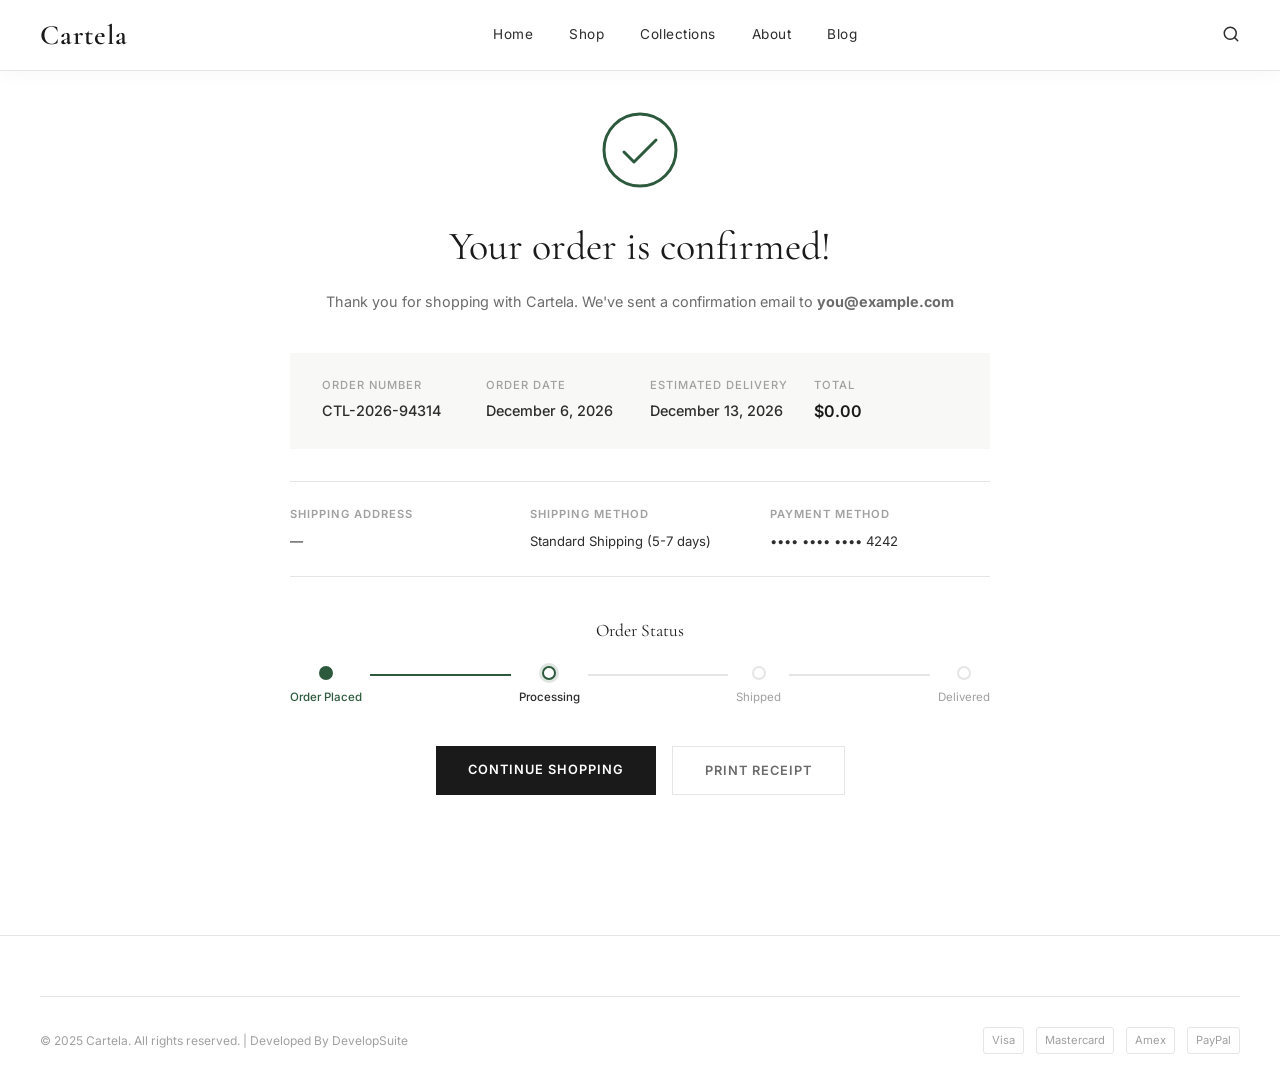
==== order-confirmation.html @ 916f24ec "Initial commit: Cartela - Fashion E-commerce Portfolio" ====
<!DOCTYPE html>
<html lang="en">
<head>
  <meta charset="UTF-8" />
  <meta name="viewport" content="width=device-width, initial-scale=1.0" />
  <title>Order Confirmed — Cartela</title>
  <meta name="description" content="Your Cartela order has been placed successfully." />
  <link rel="preconnect" href="https://fonts.googleapis.com" />
  <link rel="preconnect" href="https://fonts.gstatic.com" crossorigin />
  <link href="https://fonts.googleapis.com/css2?family=Cormorant+Garamond:ital,wght@0,300;0,400;0,500;0,600;1,300;1,400&family=Inter:wght@300;400;500;600&display=swap" rel="stylesheet" />
  <link rel="stylesheet" href="style.css" />
</head>
<body>

  <!-- ====== HEADER ====== -->
  <header class="header scrolled" id="header">
    <div class="container header-inner">
      <a href="index.html" class="logo">Cartela</a>
      <nav class="nav-links" id="navLinks">
        <a href="index.html">Home</a>
        <a href="shop.html">Shop</a>
        <a href="index.html#collections">Collections</a>
        <a href="index.html#brandBanner">About</a>
        <a href="#">Blog</a>
      </nav>
      <div class="nav-actions">
        <button aria-label="Search">
          <svg width="18" height="18" viewBox="0 0 24 24" fill="none" stroke="currentColor" stroke-width="2" stroke-linecap="round" stroke-linejoin="round"><circle cx="11" cy="11" r="8"/><line x1="21" y1="21" x2="16.65" y2="16.65"/></svg>
        </button>
      </div>
    </div>
  </header>

  <!-- ====== ORDER CONFIRMATION ====== -->
  <main class="confirmation-page" style="margin-top: 70px;">
    <div class="container">
      <div class="confirmation-card">
        <!-- Success Animation -->
        <div class="confirmation-icon">
          <svg class="checkmark-svg" viewBox="0 0 80 80">
            <circle class="checkmark-circle" cx="40" cy="40" r="36" fill="none" stroke="#2d5a3d" stroke-width="3"/>
            <path class="checkmark-check" d="M24 42 L34 52 L56 30" fill="none" stroke="#2d5a3d" stroke-width="3" stroke-linecap="round" stroke-linejoin="round"/>
          </svg>
        </div>

        <h1 class="confirmation-title">Your order is confirmed!</h1>
        <p class="confirmation-subtitle">Thank you for shopping with Cartela. We've sent a confirmation email to <strong id="confirmEmail">you@example.com</strong></p>

        <!-- Order Details -->
        <div class="confirmation-details">
          <div class="confirmation-detail-row">
            <div class="detail-block">
              <span class="detail-label">Order Number</span>
              <span class="detail-value" id="orderNumber">CTL-2025-48291</span>
            </div>
            <div class="detail-block">
              <span class="detail-label">Order Date</span>
              <span class="detail-value" id="orderDate">—</span>
            </div>
            <div class="detail-block">
              <span class="detail-label">Estimated Delivery</span>
              <span class="detail-value" id="deliveryDate">—</span>
            </div>
            <div class="detail-block">
              <span class="detail-label">Total</span>
              <span class="detail-value detail-total" id="orderTotal">$0.00</span>
            </div>
          </div>
        </div>

        <!-- Order Items -->
        <div class="confirmation-items" id="confirmItems">
          <!-- Populated by JS -->
        </div>

        <!-- Shipping Info -->
        <div class="confirmation-shipping">
          <div class="shipping-info-block">
            <h4>Shipping Address</h4>
            <p id="confirmAddress">—</p>
          </div>
          <div class="shipping-info-block">
            <h4>Shipping Method</h4>
            <p id="confirmShippingMethod">Standard Shipping (5-7 days)</p>
          </div>
          <div class="shipping-info-block">
            <h4>Payment Method</h4>
            <p id="confirmPayment">•••• •••• •••• 4242</p>
          </div>
        </div>

        <!-- Track Order Progress -->
        <div class="order-progress">
          <h4>Order Status</h4>
          <div class="progress-track">
            <div class="progress-step completed">
              <div class="progress-dot"></div>
              <span>Order Placed</span>
            </div>
            <div class="progress-line active-line"></div>
            <div class="progress-step active-step">
              <div class="progress-dot"></div>
              <span>Processing</span>
            </div>
            <div class="progress-line"></div>
            <div class="progress-step">
              <div class="progress-dot"></div>
              <span>Shipped</span>
            </div>
            <div class="progress-line"></div>
            <div class="progress-step">
              <div class="progress-dot"></div>
              <span>Delivered</span>
            </div>
          </div>
        </div>

        <!-- Action Buttons -->
        <div class="confirmation-actions">
          <a href="shop.html" class="conf-btn conf-btn-primary">Continue Shopping</a>
          <button class="conf-btn conf-btn-secondary" onclick="window.print()">Print Receipt</button>
        </div>
      </div>
    </div>
  </main>

  <!-- ====== FOOTER ====== -->
  <footer class="footer" style="margin-top: 60px;">
    <div class="container">
      <div class="footer-bottom" style="border-top: 1px solid var(--color-border); padding-top: 30px;">
        <p>&copy; 2025 Cartela. All rights reserved. | Developed By DevelopSuite</p>
        <div class="footer-payments">
          <span>Visa</span>
          <span>Mastercard</span>
          <span>Amex</span>
          <span>PayPal</span>
        </div>
      </div>
    </div>
  </footer>

  <script src="cart.js"></script>
  <script>
    // ===== POPULATE CONFIRMATION PAGE =====
    document.addEventListener('DOMContentLoaded', () => {
      const order = JSON.parse(localStorage.getItem('cartela_order') || '{}');
      const cart = order.items || [];

      // Order number
      const orderNum = 'CTL-' + new Date().getFullYear() + '-' + Math.floor(10000 + Math.random() * 90000);
      document.getElementById('orderNumber').textContent = orderNum;

      // Dates
      const now = new Date();
      document.getElementById('orderDate').textContent = now.toLocaleDateString('en-US', { month: 'long', day: 'numeric', year: 'numeric' });

      const delivery = new Date(now);
      const shippingMethod = order.shipping || 'standard';
      if (shippingMethod === 'overnight') delivery.setDate(delivery.getDate() + 1);
      else if (shippingMethod === 'express') delivery.setDate(delivery.getDate() + 3);
      else delivery.setDate(delivery.getDate() + 7);
      document.getElementById('deliveryDate').textContent = delivery.toLocaleDateString('en-US', { month: 'long', day: 'numeric', year: 'numeric' });

      // Email
      if (order.email) {
        document.getElementById('confirmEmail').textContent = order.email;
      }

      // Total
      document.getElementById('orderTotal').textContent = '$' + (order.total || 0).toFixed(2);

      // Items
      const itemsEl = document.getElementById('confirmItems');
      if (cart.length > 0) {
        itemsEl.innerHTML = cart.map(item => `
          <div class="confirm-item">
            <img src="${item.image}" alt="${item.name}" />
            <div class="confirm-item-info">
              <p class="confirm-item-name">${item.name}</p>
              <p class="confirm-item-qty">Qty: ${item.qty}</p>
            </div>
            <span class="confirm-item-price">$${(item.price * item.qty).toFixed(2)}</span>
          </div>
        `).join('');
      }

      // Address
      if (order.address) {
        document.getElementById('confirmAddress').innerHTML = order.address;
      }

      // Shipping method display
      const methodNames = { standard: 'Standard Shipping (5-7 days)', express: 'Express Shipping (2-3 days)', overnight: 'Overnight Shipping (1 day)' };
      document.getElementById('confirmShippingMethod').textContent = methodNames[shippingMethod] || 'Standard Shipping';

      // Payment
      if (order.cardLast4) {
        document.getElementById('confirmPayment').textContent = '•••• •••• •••• ' + order.cardLast4;
      }

      // Clear cart after showing
      localStorage.removeItem('cartela_cart');
    });
  </script>
</body>
</html>
---- style.css ----
/* ===== RESET & BASE ===== */
*,
*::before,
*::after {
  margin: 0;
  padding: 0;
  box-sizing: border-box;
}

:root {
  --color-black: #1a1a1a;
  --color-dark: #2d2d2d;
  --color-gray: #6b6b6b;
  --color-light-gray: #a0a0a0;
  --color-border: #e5e5e5;
  --color-bg: #ffffff;
  --color-bg-alt: #f8f8f6;
  --color-accent: #3d3d3d;
  --font-heading: 'Cormorant Garamond', 'Georgia', serif;
  --font-body: 'Inter', 'Helvetica Neue', sans-serif;
  --transition-smooth: all 0.4s cubic-bezier(0.25, 0.46, 0.45, 0.94);
  --transition-fast: all 0.2s ease;
}

html {
  scroll-behavior: smooth;
  font-size: 16px;
}

body {
  font-family: var(--font-body);
  color: var(--color-black);
  background: var(--color-bg);
  line-height: 1.6;
  -webkit-font-smoothing: antialiased;
  -moz-osx-font-smoothing: grayscale;
  overflow-x: hidden;
}

a {
  text-decoration: none;
  color: inherit;
  transition: var(--transition-fast);
}

a:hover {
  opacity: 0.7;
}

img {
  display: block;
  max-width: 100%;
  height: auto;
}

button {
  cursor: pointer;
  border: none;
  background: none;
  font-family: var(--font-body);
}

ul, ol {
  list-style: none;
}

/* ===== ANIMATIONS ===== */
@keyframes fadeInUp {
  from {
    opacity: 0;
    transform: translateY(30px);
  }
  to {
    opacity: 1;
    transform: translateY(0);
  }
}

@keyframes fadeIn {
  from { opacity: 0; }
  to { opacity: 1; }
}

@keyframes slideDown {
  from {
    opacity: 0;
    transform: translateY(-10px);
  }
  to {
    opacity: 1;
    transform: translateY(0);
  }
}

.animate-on-scroll {
  opacity: 0;
  transform: translateY(30px);
  transition: opacity 0.8s ease, transform 0.8s ease;
}

.animate-on-scroll.visible {
  opacity: 1;
  transform: translateY(0);
}

/* ===== CONTAINER ===== */
.container {
  max-width: 1320px;
  margin: 0 auto;
  padding: 0 40px;
}

/* ===== HEADER / NAVBAR ===== */
.header {
  position: fixed;
  top: 0;
  left: 0;
  right: 0;
  z-index: 1000;
  background: rgba(255, 255, 255, 0.97);
  backdrop-filter: blur(12px);
  -webkit-backdrop-filter: blur(12px);
  border-bottom: 1px solid transparent;
  transition: var(--transition-smooth);
}

.header.scrolled {
  border-bottom: 1px solid var(--color-border);
  box-shadow: 0 1px 20px rgba(0, 0, 0, 0.04);
}

.header-inner {
  display: flex;
  align-items: center;
  justify-content: space-between;
  height: 70px;
}

.logo {
  font-family: var(--font-heading);
  font-size: 1.75rem;
  font-weight: 600;
  letter-spacing: 1px;
  color: var(--color-black);
}

.nav-links {
  display: flex;
  align-items: center;
  gap: 36px;
}

.nav-links a {
  font-size: 0.85rem;
  font-weight: 400;
  letter-spacing: 0.5px;
  text-transform: capitalize;
  color: var(--color-dark);
  position: relative;
}

.nav-links a::after {
  content: '';
  position: absolute;
  bottom: -4px;
  left: 0;
  width: 0;
  height: 1px;
  background: var(--color-black);
  transition: width 0.3s ease;
}

.nav-links a:hover {
  opacity: 1;
}

.nav-links a:hover::after {
  width: 100%;
}

.nav-actions {
  display: flex;
  align-items: center;
  gap: 20px;
}

.nav-actions button {
  font-size: 0.85rem;
  color: var(--color-dark);
  transition: var(--transition-fast);
}

.nav-actions button:hover {
  color: var(--color-black);
}

.cart-icon {
  position: relative;
}

.cart-badge {
  position: absolute;
  top: -6px;
  right: -8px;
  width: 16px;
  height: 16px;
  border-radius: 50%;
  background: var(--color-black);
  color: white;
  font-size: 0.6rem;
  display: flex;
  align-items: center;
  justify-content: center;
}

/* ===== HERO SECTION ===== */
.hero {
  position: relative;
  width: 100%;
  height: 85vh;
  min-height: 550px;
  max-height: 800px;
  overflow: hidden;
  margin-top: 70px;
}

.hero-image {
  width: 100%;
  height: 100%;
  object-fit: cover;
  object-position: center 30%;
  transition: transform 8s ease;
}

.hero:hover .hero-image {
  transform: scale(1.03);
}

.hero-overlay {
  position: absolute;
  inset: 0;
  background: linear-gradient(
    to bottom,
    rgba(0, 0, 0, 0.05) 0%,
    rgba(0, 0, 0, 0.15) 50%,
    rgba(0, 0, 0, 0.3) 100%
  );
  display: flex;
  flex-direction: column;
  align-items: center;
  justify-content: center;
  text-align: center;
}

.hero-title {
  font-family: var(--font-heading);
  font-size: 4.5rem;
  font-weight: 300;
  color: white;
  letter-spacing: 2px;
  line-height: 1.1;
  animation: fadeInUp 1s ease 0.3s both;
  text-shadow: 0 2px 20px rgba(0, 0, 0, 0.15);
}

.hero-subtitle {
  font-size: 1rem;
  font-weight: 300;
  color: rgba(255, 255, 255, 0.9);
  margin-top: 12px;
  letter-spacing: 3px;
  text-transform: uppercase;
  animation: fadeInUp 1s ease 0.5s both;
}

.hero-btn {
  margin-top: 32px;
  padding: 14px 40px;
  background: white;
  color: var(--color-black);
  font-size: 0.8rem;
  font-weight: 500;
  letter-spacing: 1.5px;
  text-transform: uppercase;
  border: none;
  cursor: pointer;
  transition: var(--transition-smooth);
  animation: fadeInUp 1s ease 0.7s both;
}

.hero-btn:hover {
  background: var(--color-black);
  color: white;
  transform: translateY(-2px);
  box-shadow: 0 8px 25px rgba(0, 0, 0, 0.2);
}

/* ===== SECTION SHARED ===== */
.section {
  padding: 90px 0;
}

.section-header {
  display: flex;
  align-items: baseline;
  justify-content: space-between;
  margin-bottom: 40px;
}

.section-title {
  font-family: var(--font-heading);
  font-size: 2.5rem;
  font-weight: 400;
  color: var(--color-black);
  letter-spacing: 0.5px;
}

.section-link {
  font-size: 0.8rem;
  font-weight: 500;
  letter-spacing: 1px;
  text-transform: uppercase;
  color: var(--color-gray);
  display: flex;
  align-items: center;
  gap: 6px;
  transition: var(--transition-fast);
}

.section-link:hover {
  color: var(--color-black);
  opacity: 1;
  gap: 10px;
}

.section-label {
  font-size: 0.7rem;
  font-weight: 500;
  letter-spacing: 3px;
  text-transform: uppercase;
  color: var(--color-light-gray);
  margin-bottom: 8px;
}

/* ===== NEW ARRIVALS ===== */
.products-grid {
  display: grid;
  grid-template-columns: repeat(3, 1fr);
  gap: 24px;
}

.product-card {
  position: relative;
  cursor: pointer;
  overflow: hidden;
}

.product-image-wrap {
  position: relative;
  overflow: hidden;
  background: var(--color-bg-alt);
  aspect-ratio: 3/4;
}

.product-image-wrap img {
  width: 100%;
  height: 100%;
  object-fit: cover;
  transition: transform 0.6s cubic-bezier(0.25, 0.46, 0.45, 0.94);
}

.product-card:hover .product-image-wrap img {
  transform: scale(1.05);
}

.product-quick-view {
  position: absolute;
  bottom: 0;
  left: 0;
  right: 0;
  padding: 14px;
  background: rgba(255, 255, 255, 0.95);
  backdrop-filter: blur(5px);
  text-align: center;
  font-size: 0.75rem;
  font-weight: 500;
  letter-spacing: 2px;
  text-transform: uppercase;
  transform: translateY(100%);
  transition: transform 0.4s ease;
}

.product-card:hover .product-quick-view {
  transform: translateY(0);
}

.product-info {
  padding: 16px 0 8px;
}

.product-name {
  font-size: 0.9rem;
  font-weight: 400;
  color: var(--color-dark);
  margin-bottom: 6px;
}

.product-price {
  font-size: 0.85rem;
  font-weight: 500;
  color: var(--color-gray);
}

.product-price .original-price {
  text-decoration: line-through;
  color: var(--color-light-gray);
  margin-right: 8px;
}

/* ===== FEATURES ===== */
.features {
  border-top: 1px solid var(--color-border);
  border-bottom: 1px solid var(--color-border);
  padding: 50px 0;
}

.features-grid {
  display: grid;
  grid-template-columns: repeat(3, 1fr);
  gap: 40px;
  text-align: center;
}

.feature-item {
  padding: 0 20px;
}

.feature-icon {
  width: 32px;
  height: 32px;
  margin: 0 auto 16px;
  opacity: 0.7;
}

.feature-title {
  font-size: 0.9rem;
  font-weight: 500;
  margin-bottom: 8px;
  color: var(--color-black);
}

.feature-text {
  font-size: 0.8rem;
  color: var(--color-gray);
  line-height: 1.7;
  max-width: 280px;
  margin: 0 auto;
}

/* ===== COLLECTIONS ===== */
.collections-grid {
  display: grid;
  grid-template-columns: repeat(4, 1fr);
  gap: 20px;
}

.collection-card {
  position: relative;
  overflow: hidden;
  cursor: pointer;
  aspect-ratio: 3/4;
}

.collection-card img {
  width: 100%;
  height: 100%;
  object-fit: cover;
  transition: transform 0.7s cubic-bezier(0.25, 0.46, 0.45, 0.94);
}

.collection-card:hover img {
  transform: scale(1.06);
}

.collection-overlay {
  position: absolute;
  inset: 0;
  background: linear-gradient(
    to top,
    rgba(0, 0, 0, 0.45) 0%,
    rgba(0, 0, 0, 0) 60%
  );
  display: flex;
  align-items: flex-end;
  padding: 24px;
  transition: var(--transition-smooth);
}

.collection-card:hover .collection-overlay {
  background: linear-gradient(
    to top,
    rgba(0, 0, 0, 0.55) 0%,
    rgba(0, 0, 0, 0.05) 60%
  );
}

.collection-name {
  font-family: var(--font-heading);
  font-size: 1.3rem;
  font-weight: 400;
  color: white;
  letter-spacing: 0.5px;
}

/* ===== BRAND STORY BANNER ===== */
.brand-banner {
  position: relative;
  height: 400px;
  overflow: hidden;
  margin: 0;
}

.brand-banner img {
  width: 100%;
  height: 100%;
  object-fit: cover;
  transition: transform 6s ease;
}

.brand-banner:hover img {
  transform: scale(1.03);
}

.brand-banner-overlay {
  position: absolute;
  inset: 0;
  background: rgba(0, 0, 0, 0.4);
  display: flex;
  flex-direction: column;
  align-items: center;
  justify-content: center;
  text-align: center;
  padding: 40px;
}

.brand-banner-label {
  font-size: 0.7rem;
  font-weight: 500;
  letter-spacing: 3px;
  text-transform: uppercase;
  color: rgba(255, 255, 255, 0.7);
  margin-bottom: 16px;
}

.brand-banner-text {
  font-family: var(--font-heading);
  font-size: 2.2rem;
  font-weight: 300;
  color: white;
  line-height: 1.4;
  max-width: 500px;
  letter-spacing: 0.5px;
}

/* ===== FINAL SALE ===== */
.sale-section {
  background: var(--color-bg);
}

.sale-grid {
  display: grid;
  grid-template-columns: repeat(3, 1fr);
  gap: 24px;
}

.sale-card {
  position: relative;
  cursor: pointer;
  overflow: hidden;
}

.sale-image-wrap {
  position: relative;
  overflow: hidden;
  background: var(--color-bg-alt);
  aspect-ratio: 3/4;
}

.sale-image-wrap img {
  width: 100%;
  height: 100%;
  object-fit: cover;
  transition: transform 0.6s cubic-bezier(0.25, 0.46, 0.45, 0.94);
}

.sale-card:hover .sale-image-wrap img {
  transform: scale(1.05);
}

.sale-badge {
  position: absolute;
  top: 12px;
  left: 12px;
  padding: 4px 12px;
  background: var(--color-black);
  color: white;
  font-size: 0.65rem;
  font-weight: 600;
  letter-spacing: 1.5px;
  text-transform: uppercase;
}

.sale-info {
  padding: 16px 0 8px;
}

.sale-name {
  font-size: 0.9rem;
  font-weight: 400;
  color: var(--color-dark);
  margin-bottom: 6px;
}

.sale-price {
  font-size: 0.85rem;
  font-weight: 500;
  color: var(--color-gray);
}

.sale-price .original {
  text-decoration: line-through;
  color: var(--color-light-gray);
  margin-right: 8px;
}

.sale-price .current {
  color: #c44;
}

/* ===== NEWSLETTER ===== */
.newsletter {
  position: relative;
  overflow: hidden;
  margin: 60px 40px;
  border-radius: 0;
}

.newsletter-bg {
  width: 100%;
  height: 380px;
  object-fit: cover;
}

.newsletter-overlay {
  position: absolute;
  inset: 0;
  background: linear-gradient(
    to right,
    rgba(0, 0, 0, 0.65) 0%,
    rgba(0, 0, 0, 0.3) 60%,
    rgba(0, 0, 0, 0.1) 100%
  );
  display: flex;
  flex-direction: column;
  justify-content: center;
  padding: 60px 80px;
}

.newsletter-title {
  font-family: var(--font-heading);
  font-size: 2.4rem;
  font-weight: 400;
  color: white;
  margin-bottom: 12px;
  max-width: 450px;
  line-height: 1.2;
}

.newsletter-text {
  font-size: 0.85rem;
  color: rgba(255, 255, 255, 0.75);
  margin-bottom: 28px;
  max-width: 400px;
  line-height: 1.6;
}

.newsletter-form {
  display: flex;
  gap: 0;
  max-width: 420px;
}

.newsletter-input {
  flex: 1;
  padding: 14px 20px;
  border: 1px solid rgba(255, 255, 255, 0.3);
  background: rgba(255, 255, 255, 0.1);
  color: white;
  font-family: var(--font-body);
  font-size: 0.85rem;
  outline: none;
  transition: var(--transition-fast);
  backdrop-filter: blur(5px);
}

.newsletter-input::placeholder {
  color: rgba(255, 255, 255, 0.5);
}

.newsletter-input:focus {
  border-color: rgba(255, 255, 255, 0.6);
  background: rgba(255, 255, 255, 0.15);
}

.newsletter-btn {
  padding: 14px 30px;
  background: white;
  color: var(--color-black);
  font-size: 0.75rem;
  font-weight: 600;
  letter-spacing: 1.5px;
  text-transform: uppercase;
  border: none;
  cursor: pointer;
  transition: var(--transition-smooth);
}

.newsletter-btn:hover {
  background: var(--color-black);
  color: white;
}

/* ===== FOOTER ===== */
.footer {
  background: var(--color-bg);
  border-top: 1px solid var(--color-border);
  padding: 60px 0 30px;
}

.footer-top {
  display: grid;
  grid-template-columns: 1.5fr repeat(4, 1fr);
  gap: 40px;
  margin-bottom: 50px;
}

.footer-brand .logo {
  margin-bottom: 16px;
  display: inline-block;
}

.footer-brand p {
  font-size: 0.8rem;
  color: var(--color-gray);
  line-height: 1.7;
  max-width: 260px;
}

.footer-column h4 {
  font-size: 0.75rem;
  font-weight: 600;
  letter-spacing: 1.5px;
  text-transform: uppercase;
  color: var(--color-black);
  margin-bottom: 20px;
}

.footer-column ul li {
  margin-bottom: 10px;
}

.footer-column ul li a {
  font-size: 0.82rem;
  color: var(--color-gray);
  transition: var(--transition-fast);
}

.footer-column ul li a:hover {
  color: var(--color-black);
  opacity: 1;
}

.footer-newsletter {
  margin-bottom: 16px;
}

.footer-newsletter-label {
  font-size: 0.75rem;
  font-weight: 600;
  letter-spacing: 1.5px;
  text-transform: uppercase;
  color: var(--color-black);
  margin-bottom: 16px;
}

.footer-newsletter-form {
  display: flex;
  gap: 0;
}

.footer-newsletter-form input {
  flex: 1;
  padding: 10px 14px;
  border: 1px solid var(--color-border);
  font-family: var(--font-body);
  font-size: 0.82rem;
  outline: none;
  transition: var(--transition-fast);
}

.footer-newsletter-form input:focus {
  border-color: var(--color-black);
}

.footer-newsletter-form button {
  padding: 10px 20px;
  background: var(--color-black);
  color: white;
  font-size: 0.72rem;
  font-weight: 600;
  letter-spacing: 1px;
  text-transform: uppercase;
  border: none;
  cursor: pointer;
  transition: var(--transition-smooth);
}

.footer-newsletter-form button:hover {
  background: var(--color-dark);
}

.footer-bottom {
  display: flex;
  align-items: center;
  justify-content: space-between;
  padding-top: 30px;
  border-top: 1px solid var(--color-border);
}

.footer-bottom p {
  font-size: 0.75rem;
  color: var(--color-light-gray);
}

.footer-social {
  display: flex;
  gap: 16px;
}

.footer-social a {
  font-size: 0.8rem;
  color: var(--color-gray);
}

.footer-social a:hover {
  color: var(--color-black);
  opacity: 1;
}

.footer-payments {
  display: flex;
  gap: 12px;
  align-items: center;
}

.footer-payments span {
  font-size: 0.7rem;
  color: var(--color-light-gray);
  padding: 4px 8px;
  border: 1px solid var(--color-border);
  border-radius: 3px;
}

/* ===== MOBILE MENU ===== */
.mobile-menu-btn {
  display: none;
  flex-direction: column;
  gap: 5px;
  padding: 4px;
  cursor: pointer;
}

.mobile-menu-btn span {
  display: block;
  width: 22px;
  height: 1.5px;
  background: var(--color-black);
  transition: var(--transition-fast);
}

/* ===== RESPONSIVE ===== */
@media (max-width: 1024px) {
  .container {
    padding: 0 30px;
  }

  .hero-title {
    font-size: 3.5rem;
  }

  .collections-grid {
    grid-template-columns: repeat(2, 1fr);
  }

  .footer-top {
    grid-template-columns: repeat(3, 1fr);
  }
}

@media (max-width: 768px) {
  .container {
    padding: 0 20px;
  }

  .nav-links {
    display: none;
  }

  .mobile-menu-btn {
    display: flex;
  }

  .hero {
    height: 60vh;
    min-height: 400px;
  }

  .hero-title {
    font-size: 2.5rem;
  }

  .hero-subtitle {
    font-size: 0.8rem;
  }

  .section {
    padding: 60px 0;
  }

  .section-title {
    font-size: 2rem;
  }

  .products-grid {
    grid-template-columns: repeat(2, 1fr);
    gap: 16px;
  }

  .features-grid {
    grid-template-columns: 1fr;
    gap: 30px;
  }

  .collections-grid {
    grid-template-columns: repeat(2, 1fr);
    gap: 12px;
  }

  .sale-grid {
    grid-template-columns: repeat(2, 1fr);
    gap: 16px;
  }

  .brand-banner {
    height: 300px;
  }

  .brand-banner-text {
    font-size: 1.6rem;
  }

  .newsletter {
    margin: 40px 20px;
  }

  .newsletter-overlay {
    padding: 40px;
  }

  .newsletter-title {
    font-size: 1.8rem;
  }

  .newsletter-form {
    flex-direction: column;
    gap: 10px;
  }

  .footer-top {
    grid-template-columns: 1fr 1fr;
    gap: 30px;
  }

  .footer-bottom {
    flex-direction: column;
    gap: 20px;
    text-align: center;
  }
}

@media (max-width: 480px) {
  .products-grid {
    grid-template-columns: 1fr;
  }

  .collections-grid {
    grid-template-columns: 1fr;
  }

  .sale-grid {
    grid-template-columns: 1fr;
  }

  .footer-top {
    grid-template-columns: 1fr;
  }

  .hero-title {
    font-size: 2rem;
  }
}

/* ============================================================
   CART SIDEBAR
   ============================================================ */
.cart-overlay {
  position: fixed;
  inset: 0;
  background: rgba(0, 0, 0, 0.4);
  z-index: 2000;
  opacity: 0;
  visibility: hidden;
  transition: opacity 0.3s ease, visibility 0.3s ease;
}

.cart-overlay.open {
  opacity: 1;
  visibility: visible;
}

.cart-sidebar {
  position: fixed;
  top: 0;
  right: 0;
  width: 420px;
  max-width: 90vw;
  height: 100vh;
  background: white;
  z-index: 2001;
  display: flex;
  flex-direction: column;
  transform: translateX(100%);
  transition: transform 0.4s cubic-bezier(0.25, 0.46, 0.45, 0.94);
  box-shadow: -4px 0 30px rgba(0, 0, 0, 0.1);
}

.cart-sidebar.open {
  transform: translateX(0);
}

.cart-sidebar-header {
  display: flex;
  align-items: center;
  justify-content: space-between;
  padding: 24px 28px;
  border-bottom: 1px solid var(--color-border);
}

.cart-sidebar-header h3 {
  font-family: var(--font-heading);
  font-size: 1.4rem;
  font-weight: 400;
}

.cart-close {
  padding: 4px;
  color: var(--color-gray);
  transition: var(--transition-fast);
}

.cart-close:hover {
  color: var(--color-black);
}

.cart-items {
  flex: 1;
  overflow-y: auto;
  padding: 20px 28px;
}

.cart-empty {
  display: flex;
  flex-direction: column;
  align-items: center;
  justify-content: center;
  height: 100%;
  gap: 12px;
  text-align: center;
}

.cart-empty p {
  font-size: 1rem;
  font-weight: 500;
  color: var(--color-dark);
}

.cart-empty span {
  font-size: 0.82rem;
  color: var(--color-light-gray);
}

.cart-item {
  display: flex;
  gap: 16px;
  padding: 16px 0;
  border-bottom: 1px solid var(--color-border);
  position: relative;
  animation: fadeInUp 0.3s ease both;
}

.cart-item-img {
  width: 72px;
  height: 90px;
  object-fit: cover;
  background: var(--color-bg-alt);
  flex-shrink: 0;
}

.cart-item-info {
  flex: 1;
  display: flex;
  flex-direction: column;
  justify-content: center;
  gap: 6px;
}

.cart-item-name {
  font-size: 0.85rem;
  font-weight: 500;
  color: var(--color-dark);
}

.cart-item-price {
  font-size: 0.82rem;
  color: var(--color-gray);
}

.cart-item-qty {
  display: flex;
  align-items: center;
  gap: 12px;
  margin-top: 4px;
}

.cart-item-qty button {
  width: 26px;
  height: 26px;
  border: 1px solid var(--color-border);
  display: flex;
  align-items: center;
  justify-content: center;
  font-size: 0.85rem;
  color: var(--color-dark);
  transition: var(--transition-fast);
}

.cart-item-qty button:hover {
  border-color: var(--color-black);
  background: var(--color-bg-alt);
}

.cart-item-qty span {
  font-size: 0.82rem;
  font-weight: 500;
  min-width: 16px;
  text-align: center;
}

.cart-item-remove {
  position: absolute;
  top: 16px;
  right: 0;
  padding: 4px;
  color: var(--color-light-gray);
  transition: var(--transition-fast);
}

.cart-item-remove:hover {
  color: #c44;
}

.cart-footer {
  padding: 20px 28px 28px;
  border-top: 1px solid var(--color-border);
}

.cart-subtotal {
  display: flex;
  justify-content: space-between;
  align-items: center;
  margin-bottom: 6px;
}

.cart-subtotal span:first-child {
  font-size: 0.85rem;
  color: var(--color-gray);
}

.cart-subtotal span:last-child {
  font-size: 1.05rem;
  font-weight: 600;
  color: var(--color-black);
}

.cart-shipping-note {
  font-size: 0.75rem;
  color: var(--color-light-gray);
  margin-bottom: 20px;
}

.cart-checkout-btn {
  display: block;
  width: 100%;
  padding: 15px;
  background: var(--color-black);
  color: white;
  text-align: center;
  font-size: 0.8rem;
  font-weight: 600;
  letter-spacing: 1.5px;
  text-transform: uppercase;
  transition: var(--transition-smooth);
  margin-bottom: 10px;
}

.cart-checkout-btn:hover {
  background: var(--color-dark);
  opacity: 1;
}

.cart-continue {
  width: 100%;
  padding: 12px;
  font-size: 0.8rem;
  font-weight: 500;
  color: var(--color-gray);
  text-align: center;
  transition: var(--transition-fast);
}

.cart-continue:hover {
  color: var(--color-black);
}

/* Cart Toast Notification */
.cart-toast {
  position: fixed;
  bottom: 30px;
  right: 30px;
  background: white;
  padding: 16px 24px;
  border-radius: 4px;
  box-shadow: 0 4px 20px rgba(0, 0, 0, 0.12);
  display: flex;
  align-items: center;
  gap: 10px;
  z-index: 3000;
  font-size: 0.85rem;
  transform: translateY(20px);
  opacity: 0;
  transition: transform 0.4s ease, opacity 0.4s ease;
  border-left: 3px solid #2d5a3d;
}

.cart-toast.show {
  transform: translateY(0);
  opacity: 1;
}

/* ============================================================
   SHOP PAGE
   ============================================================ */
.shop-page {
  min-height: 80vh;
}

.shop-hero {
  text-align: center;
  padding: 50px 0 40px;
}

.shop-title {
  font-family: var(--font-heading);
  font-size: 3rem;
  font-weight: 300;
  font-style: italic;
  color: var(--color-black);
  margin-bottom: 8px;
}

.shop-subtitle {
  font-size: 0.9rem;
  color: var(--color-gray);
}

.shop-layout {
  display: grid;
  grid-template-columns: 220px 1fr;
  gap: 40px;
  padding-bottom: 80px;
}

/* Sidebar Filters */
.shop-sidebar {
  position: sticky;
  top: 90px;
  align-self: start;
}

.filter-group {
  margin-bottom: 28px;
}

.filter-label {
  font-size: 0.72rem;
  font-weight: 600;
  letter-spacing: 1.5px;
  text-transform: uppercase;
  color: var(--color-black);
  display: block;
  margin-bottom: 12px;
}

.filter-search {
  display: flex;
  align-items: center;
  gap: 8px;
  padding: 8px 12px;
  border: 1px solid var(--color-border);
  transition: var(--transition-fast);
}

.filter-search:focus-within {
  border-color: var(--color-black);
}

.filter-search input {
  border: none;
  outline: none;
  font-family: var(--font-body);
  font-size: 0.82rem;
  flex: 1;
  background: transparent;
}

.filter-options {
  display: flex;
  flex-direction: column;
  gap: 8px;
}

.filter-checkbox,
.filter-radio {
  display: flex;
  align-items: center;
  gap: 8px;
  cursor: pointer;
  font-size: 0.82rem;
  color: var(--color-gray);
  transition: var(--transition-fast);
}

.filter-checkbox:hover,
.filter-radio:hover {
  color: var(--color-black);
}

.filter-checkbox input,
.filter-radio input {
  accent-color: var(--color-black);
}

/* Shop Grid */
.shop-grid {
  display: grid;
  grid-template-columns: repeat(3, 1fr);
  gap: 24px;
}

.shop-product-card {
  animation: fadeInUp 0.5s ease both;
}

.shop-badge {
  position: absolute;
  top: 12px;
  left: 12px;
  padding: 4px 10px;
  font-size: 0.6rem;
  font-weight: 600;
  letter-spacing: 1.5px;
  text-transform: uppercase;
  z-index: 2;
}

.shop-badge-new {
  background: var(--color-black);
  color: white;
}

.shop-badge-sale {
  background: #c44;
  color: white;
}

.shop-empty {
  grid-column: 1 / -1;
  display: flex;
  flex-direction: column;
  align-items: center;
  justify-content: center;
  padding: 60px 20px;
  gap: 12px;
  text-align: center;
}

.shop-empty p {
  font-size: 1rem;
  font-weight: 500;
  color: var(--color-dark);
}

.shop-empty span {
  font-size: 0.82rem;
  color: var(--color-light-gray);
}

/* Active nav link */
.nav-links a.active {
  font-weight: 600;
}

.nav-links a.active::after {
  width: 100%;
}

/* ============================================================
   CHECKOUT PAGE
   ============================================================ */
.checkout-page {
  min-height: 80vh;
}

.checkout-layout {
  display: grid;
  grid-template-columns: 1fr 380px;
  gap: 60px;
  padding: 50px 0 80px;
}

.checkout-heading {
  font-family: var(--font-heading);
  font-size: 2.5rem;
  font-weight: 400;
  margin-bottom: 32px;
}

/* Progress Steps */
.checkout-steps {
  display: flex;
  align-items: center;
  gap: 0;
  margin-bottom: 40px;
}

.step {
  display: flex;
  align-items: center;
  gap: 8px;
}

.step-number {
  width: 28px;
  height: 28px;
  border-radius: 50%;
  border: 2px solid var(--color-border);
  display: flex;
  align-items: center;
  justify-content: center;
  font-size: 0.72rem;
  font-weight: 600;
  color: var(--color-light-gray);
  transition: var(--transition-smooth);
}

.step span {
  font-size: 0.82rem;
  color: var(--color-light-gray);
  transition: var(--transition-fast);
}

.step.active .step-number {
  border-color: var(--color-black);
  background: var(--color-black);
  color: white;
}

.step.active span {
  color: var(--color-black);
  font-weight: 500;
}

.step.completed .step-number {
  border-color: #2d5a3d;
  background: #2d5a3d;
  color: white;
}

.step.completed span {
  color: #2d5a3d;
}

.step-line {
  flex: 1;
  height: 1px;
  background: var(--color-border);
  margin: 0 16px;
}

/* Form Steps */
.form-step {
  display: none;
}

.form-step.active {
  display: block;
  animation: fadeInUp 0.4s ease;
}

.form-section {
  margin-bottom: 32px;
}

.form-section-title {
  font-family: var(--font-heading);
  font-size: 1.3rem;
  font-weight: 400;
  margin-bottom: 20px;
  padding-bottom: 12px;
  border-bottom: 1px solid var(--color-border);
}

.form-group {
  margin-bottom: 16px;
}

.form-group label {
  display: block;
  font-size: 0.78rem;
  font-weight: 500;
  color: var(--color-dark);
  margin-bottom: 6px;
  letter-spacing: 0.3px;
}

.form-group input,
.form-group select {
  width: 100%;
  padding: 12px 14px;
  border: 1px solid var(--color-border);
  font-family: var(--font-body);
  font-size: 0.85rem;
  color: var(--color-dark);
  outline: none;
  transition: border-color 0.2s ease, box-shadow 0.2s ease;
  background: white;
  border-radius: 0;
  -webkit-appearance: none;
}

.form-group input:focus,
.form-group select:focus {
  border-color: var(--color-black);
  box-shadow: 0 0 0 3px rgba(0, 0, 0, 0.04);
}

.form-group input.input-error {
  border-color: #c44;
  box-shadow: 0 0 0 3px rgba(204, 68, 68, 0.08);
  animation: shake 0.3s ease;
}

@keyframes shake {
  0%, 100% { transform: translateX(0); }
  25% { transform: translateX(-4px); }
  75% { transform: translateX(4px); }
}

.form-row {
  display: grid;
  grid-template-columns: 1fr 1fr;
  gap: 16px;
}

.form-row:has(.form-group:nth-child(3)) {
  grid-template-columns: 1fr 1fr 1fr;
}

/* Shipping Options */
.shipping-options {
  display: flex;
  flex-direction: column;
  gap: 10px;
}

.shipping-option {
  display: flex;
  align-items: center;
  gap: 14px;
  padding: 16px;
  border: 1px solid var(--color-border);
  cursor: pointer;
  transition: var(--transition-fast);
}

.shipping-option:hover {
  border-color: var(--color-dark);
}

.shipping-option.selected {
  border-color: var(--color-black);
  background: var(--color-bg-alt);
}

.shipping-option input {
  accent-color: var(--color-black);
}

.shipping-option-info {
  flex: 1;
}

.shipping-option-top {
  display: flex;
  justify-content: space-between;
  align-items: center;
}

.shipping-name {
  font-size: 0.85rem;
  font-weight: 500;
  color: var(--color-dark);
}

.shipping-price {
  font-size: 0.85rem;
  font-weight: 600;
  color: var(--color-black);
}

.shipping-time {
  font-size: 0.75rem;
  color: var(--color-light-gray);
  margin-top: 2px;
}

/* Payment Methods */
.payment-methods {
  display: flex;
  gap: 10px;
}

.payment-method {
  flex: 1;
  display: flex;
  align-items: center;
  justify-content: center;
  gap: 8px;
  padding: 14px;
  border: 1px solid var(--color-border);
  cursor: pointer;
  transition: var(--transition-fast);
  font-size: 0.82rem;
  font-weight: 500;
  color: var(--color-gray);
}

.payment-method:hover {
  border-color: var(--color-dark);
}

.payment-method.selected {
  border-color: var(--color-black);
  background: var(--color-bg-alt);
  color: var(--color-black);
}

.payment-method input {
  display: none;
}

.secure-note {
  display: flex;
  align-items: center;
  gap: 8px;
  font-size: 0.75rem;
  color: var(--color-light-gray);
  margin: 20px 0;
}

/* Checkout Buttons */
.checkout-btn-row {
  display: flex;
  justify-content: space-between;
  align-items: center;
  margin-top: 32px;
}

.checkout-next-btn,
.checkout-place-btn {
  padding: 15px 40px;
  background: var(--color-black);
  color: white;
  font-size: 0.8rem;
  font-weight: 600;
  letter-spacing: 1.5px;
  text-transform: uppercase;
  border: none;
  cursor: pointer;
  transition: var(--transition-smooth);
  display: flex;
  align-items: center;
  gap: 10px;
}

.checkout-next-btn:hover,
.checkout-place-btn:hover {
  background: var(--color-dark);
  transform: translateY(-1px);
  box-shadow: 0 4px 15px rgba(0, 0, 0, 0.15);
}

.checkout-back-btn {
  font-size: 0.82rem;
  color: var(--color-gray);
  cursor: pointer;
  border: none;
  background: none;
  font-family: var(--font-body);
  transition: var(--transition-fast);
}

.checkout-back-btn:hover {
  color: var(--color-black);
}

.btn-spinner {
  width: 18px;
  height: 18px;
  border: 2px solid rgba(255, 255, 255, 0.3);
  border-top-color: white;
  border-radius: 50%;
  animation: spin 0.6s linear infinite;
  margin: 0 auto;
}

@keyframes spin {
  to { transform: rotate(360deg); }
}

/* Order Summary Sidebar */
.checkout-summary {
  background: var(--color-bg-alt);
  padding: 32px;
  position: sticky;
  top: 100px;
  align-self: start;
  border: 1px solid var(--color-border);
}

.summary-title {
  font-family: var(--font-heading);
  font-size: 1.3rem;
  font-weight: 400;
  margin-bottom: 24px;
}

.summary-items {
  margin-bottom: 20px;
}

.summary-item {
  display: flex;
  align-items: center;
  gap: 14px;
  padding: 10px 0;
}

.summary-item-img-wrap {
  position: relative;
  width: 56px;
  height: 70px;
  flex-shrink: 0;
}

.summary-item-img-wrap img {
  width: 100%;
  height: 100%;
  object-fit: cover;
  border: 1px solid var(--color-border);
}

.summary-item-qty {
  position: absolute;
  top: -6px;
  right: -6px;
  width: 18px;
  height: 18px;
  border-radius: 50%;
  background: var(--color-black);
  color: white;
  font-size: 0.6rem;
  font-weight: 600;
  display: flex;
  align-items: center;
  justify-content: center;
}

.summary-item-name {
  font-size: 0.82rem;
  font-weight: 500;
  color: var(--color-dark);
}

.summary-item-price {
  font-size: 0.82rem;
  font-weight: 500;
  color: var(--color-dark);
  margin-left: auto;
}

.summary-divider {
  height: 1px;
  background: var(--color-border);
  margin: 12px 0;
}

.summary-row {
  display: flex;
  justify-content: space-between;
  align-items: center;
  padding: 6px 0;
  font-size: 0.82rem;
  color: var(--color-gray);
}

.summary-total {
  font-size: 1rem;
  font-weight: 600;
  color: var(--color-black);
  padding: 12px 0;
}

.summary-empty {
  text-align: center;
  padding: 20px 0;
}

.summary-empty p {
  font-size: 0.9rem;
  color: var(--color-gray);
  margin-bottom: 8px;
}

.summary-empty a {
  font-size: 0.82rem;
  color: var(--color-black);
  font-weight: 500;
  text-decoration: underline;
}

.promo-code {
  display: flex;
  gap: 0;
  margin-top: 20px;
}

.promo-code input {
  flex: 1;
  padding: 10px 14px;
  border: 1px solid var(--color-border);
  font-family: var(--font-body);
  font-size: 0.82rem;
  outline: none;
  transition: var(--transition-fast);
}

.promo-code input:focus {
  border-color: var(--color-black);
}

.promo-code button {
  padding: 10px 18px;
  background: var(--color-black);
  color: white;
  font-size: 0.72rem;
  font-weight: 600;
  letter-spacing: 1px;
  text-transform: uppercase;
  cursor: pointer;
  transition: var(--transition-smooth);
}

.promo-message {
  font-size: 0.75rem;
  margin-top: 8px;
  min-height: 18px;
}

.promo-success {
  color: #2d5a3d;
}

.promo-error {
  color: #c44;
}

/* ============================================================
   ORDER CONFIRMATION PAGE
   ============================================================ */
.confirmation-page {
  min-height: 80vh;
  padding: 40px 0 80px;
}

.confirmation-card {
  max-width: 700px;
  margin: 0 auto;
  text-align: center;
}

/* Checkmark Animation */
.confirmation-icon {
  width: 80px;
  height: 80px;
  margin: 0 auto 24px;
}

.checkmark-svg {
  width: 100%;
  height: 100%;
}

.checkmark-circle {
  stroke-dasharray: 226;
  stroke-dashoffset: 226;
  animation: drawCircle 0.6s ease 0.2s forwards;
}

.checkmark-check {
  stroke-dasharray: 60;
  stroke-dashoffset: 60;
  animation: drawCheck 0.4s ease 0.7s forwards;
}

@keyframes drawCircle {
  to { stroke-dashoffset: 0; }
}

@keyframes drawCheck {
  to { stroke-dashoffset: 0; }
}

.confirmation-title {
  font-family: var(--font-heading);
  font-size: 2.5rem;
  font-weight: 400;
  margin-bottom: 12px;
  animation: fadeInUp 0.6s ease 0.5s both;
}

.confirmation-subtitle {
  font-size: 0.9rem;
  color: var(--color-gray);
  line-height: 1.6;
  margin-bottom: 40px;
  animation: fadeInUp 0.6s ease 0.7s both;
}

.confirmation-details {
  background: var(--color-bg-alt);
  padding: 24px 32px;
  margin-bottom: 32px;
  animation: fadeInUp 0.6s ease 0.9s both;
}

.confirmation-detail-row {
  display: grid;
  grid-template-columns: repeat(4, 1fr);
  gap: 20px;
  text-align: left;
}

.detail-block {
  display: flex;
  flex-direction: column;
  gap: 4px;
}

.detail-label {
  font-size: 0.7rem;
  font-weight: 500;
  letter-spacing: 1px;
  text-transform: uppercase;
  color: var(--color-light-gray);
}

.detail-value {
  font-size: 0.9rem;
  font-weight: 500;
  color: var(--color-dark);
}

.detail-total {
  color: var(--color-black);
  font-weight: 600;
  font-size: 1rem;
}

/* Confirmation Items */
.confirmation-items {
  margin-bottom: 32px;
  animation: fadeInUp 0.6s ease 1s both;
}

.confirm-item {
  display: flex;
  align-items: center;
  gap: 16px;
  padding: 12px 0;
  border-bottom: 1px solid var(--color-border);
  text-align: left;
}

.confirm-item img {
  width: 56px;
  height: 70px;
  object-fit: cover;
  background: var(--color-bg-alt);
}

.confirm-item-info {
  flex: 1;
}

.confirm-item-name {
  font-size: 0.85rem;
  font-weight: 500;
  color: var(--color-dark);
}

.confirm-item-qty {
  font-size: 0.75rem;
  color: var(--color-light-gray);
  margin-top: 2px;
}

.confirm-item-price {
  font-size: 0.85rem;
  font-weight: 500;
  color: var(--color-dark);
}

/* Shipping Info */
.confirmation-shipping {
  display: grid;
  grid-template-columns: repeat(3, 1fr);
  gap: 20px;
  margin-bottom: 40px;
  text-align: left;
  padding: 24px 0;
  border-top: 1px solid var(--color-border);
  border-bottom: 1px solid var(--color-border);
  animation: fadeInUp 0.6s ease 1.1s both;
}

.shipping-info-block h4 {
  font-size: 0.7rem;
  font-weight: 600;
  letter-spacing: 1px;
  text-transform: uppercase;
  color: var(--color-light-gray);
  margin-bottom: 8px;
}

.shipping-info-block p {
  font-size: 0.82rem;
  color: var(--color-dark);
  line-height: 1.6;
}

/* Order Progress Tracker */
.order-progress {
  margin-bottom: 40px;
  animation: fadeInUp 0.6s ease 1.2s both;
}

.order-progress h4 {
  font-family: var(--font-heading);
  font-size: 1.1rem;
  font-weight: 400;
  margin-bottom: 20px;
}

.progress-track {
  display: flex;
  align-items: center;
}

.progress-step {
  display: flex;
  flex-direction: column;
  align-items: center;
  gap: 8px;
}

.progress-dot {
  width: 14px;
  height: 14px;
  border-radius: 50%;
  border: 2px solid var(--color-border);
  background: white;
  transition: var(--transition-smooth);
}

.progress-step span {
  font-size: 0.72rem;
  color: var(--color-light-gray);
  white-space: nowrap;
}

.progress-step.completed .progress-dot {
  background: #2d5a3d;
  border-color: #2d5a3d;
}

.progress-step.completed span {
  color: #2d5a3d;
  font-weight: 500;
}

.progress-step.active-step .progress-dot {
  border-color: #2d5a3d;
  box-shadow: 0 0 0 3px rgba(45, 90, 61, 0.15);
  animation: pulse 2s infinite;
}

.progress-step.active-step span {
  color: var(--color-dark);
  font-weight: 500;
}

@keyframes pulse {
  0%, 100% { box-shadow: 0 0 0 3px rgba(45, 90, 61, 0.15); }
  50% { box-shadow: 0 0 0 6px rgba(45, 90, 61, 0.08); }
}

.progress-line {
  flex: 1;
  height: 2px;
  background: var(--color-border);
  margin: 0 8px;
  margin-bottom: 22px;
}

.progress-line.active-line {
  background: #2d5a3d;
}

/* Confirmation Actions */
.confirmation-actions {
  display: flex;
  justify-content: center;
  gap: 16px;
  animation: fadeInUp 0.6s ease 1.3s both;
}

.conf-btn {
  padding: 14px 32px;
  font-size: 0.8rem;
  font-weight: 600;
  letter-spacing: 1px;
  text-transform: uppercase;
  cursor: pointer;
  transition: var(--transition-smooth);
  font-family: var(--font-body);
}

.conf-btn-primary {
  background: var(--color-black);
  color: white;
  border: none;
}

.conf-btn-primary:hover {
  background: var(--color-dark);
  transform: translateY(-1px);
  box-shadow: 0 4px 15px rgba(0, 0, 0, 0.15);
  opacity: 1;
}

.conf-btn-secondary {
  background: none;
  color: var(--color-gray);
  border: 1px solid var(--color-border);
}

.conf-btn-secondary:hover {
  border-color: var(--color-black);
  color: var(--color-black);
}

/* ============================================================
   NEW PAGE RESPONSIVE OVERRIDES
   ============================================================ */
@media (max-width: 1024px) {
  .checkout-layout {
    grid-template-columns: 1fr 320px;
    gap: 40px;
  }

  .confirmation-detail-row {
    grid-template-columns: repeat(2, 1fr);
  }
}

@media (max-width: 768px) {
  .shop-layout {
    grid-template-columns: 1fr;
  }

  .shop-sidebar {
    position: static;
    display: grid;
    grid-template-columns: repeat(2, 1fr);
    gap: 16px;
    padding-bottom: 24px;
    border-bottom: 1px solid var(--color-border);
    margin-bottom: 24px;
  }

  .shop-grid {
    grid-template-columns: repeat(2, 1fr);
    gap: 16px;
  }

  .checkout-layout {
    grid-template-columns: 1fr;
  }

  .checkout-summary {
    position: static;
    order: -1;
  }

  .payment-methods {
    flex-direction: column;
  }

  .confirmation-shipping {
    grid-template-columns: 1fr;
    gap: 16px;
  }

  .confirmation-detail-row {
    grid-template-columns: repeat(2, 1fr);
  }

  .confirmation-actions {
    flex-direction: column;
  }

  .checkout-steps {
    overflow-x: auto;
  }

  .form-row {
    grid-template-columns: 1fr;
  }

  .form-row:has(.form-group:nth-child(3)) {
    grid-template-columns: 1fr;
  }
}

@media (max-width: 480px) {
  .shop-grid {
    grid-template-columns: 1fr;
  }

  .shop-sidebar {
    grid-template-columns: 1fr;
  }

  .confirmation-detail-row {
    grid-template-columns: 1fr;
  }

  .progress-track {
    overflow-x: auto;
    padding-bottom: 8px;
  }
}
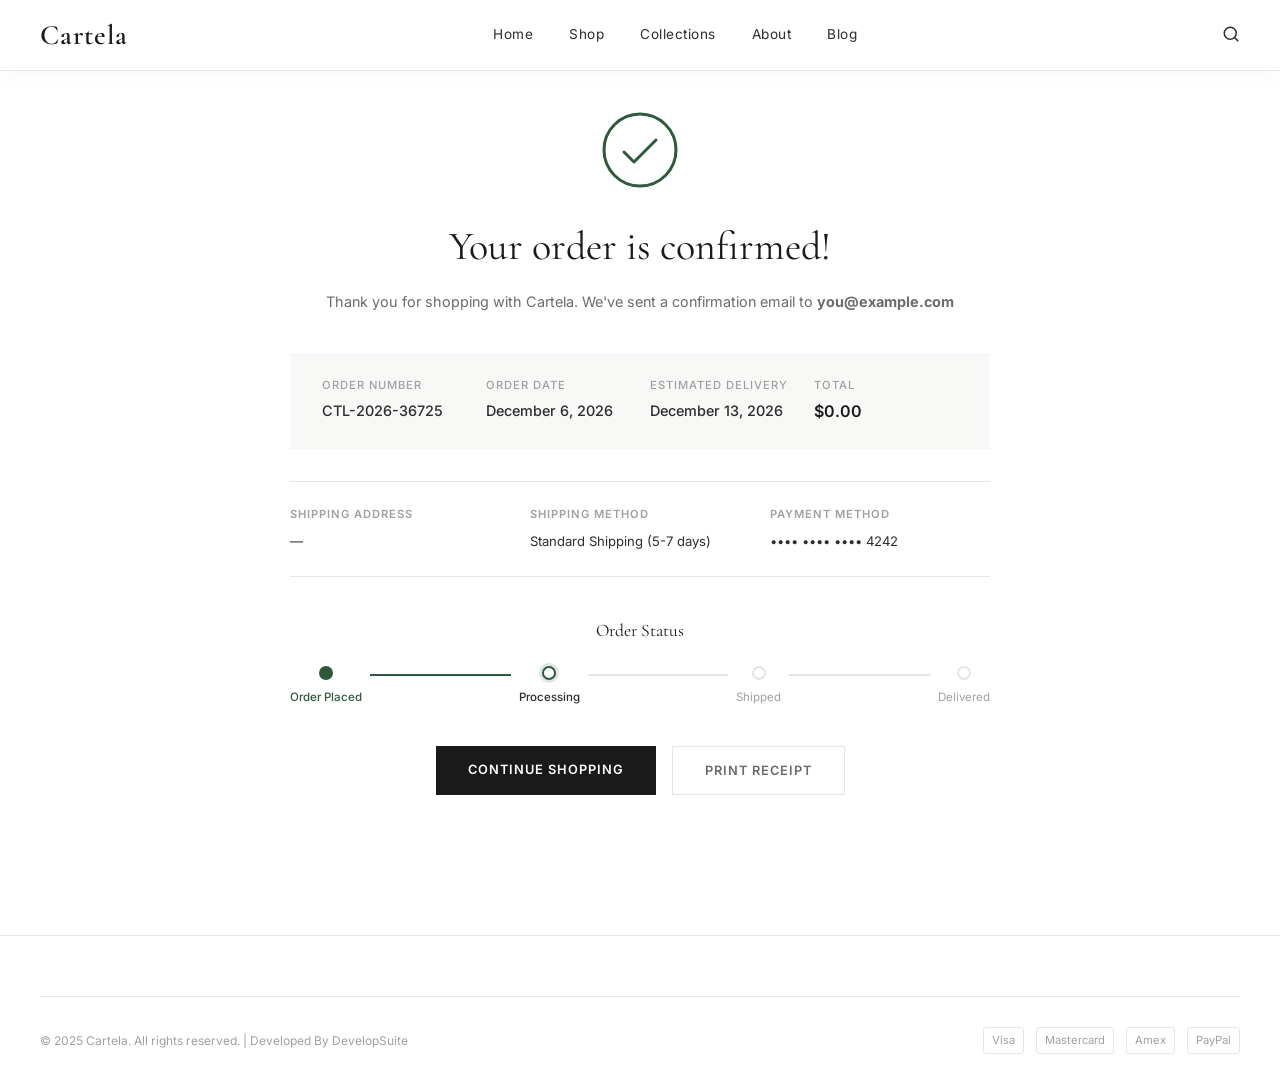
==== commit 287b56c1: "Update site for deployment" ====
--- a/order-confirmation.html
+++ b/order-confirmation.html
@@ -194,7 +194,13 @@
       document.getElementById('confirmShippingMethod').textContent = methodNames[shippingMethod] || 'Standard Shipping';
 
       // Payment
-      if (order.cardLast4) {
+      if (order.paymentMethod === 'cod') {
+        document.getElementById('confirmPayment').textContent = 'Cash on Delivery';
+      } else if (order.paymentMethod === 'paypal') {
+        document.getElementById('confirmPayment').textContent = 'PayPal';
+      } else if (order.paymentMethod === 'applepay') {
+        document.getElementById('confirmPayment').textContent = 'Apple Pay';
+      } else if (order.cardLast4) {
         document.getElementById('confirmPayment').textContent = '•••• •••• •••• ' + order.cardLast4;
       }
 
